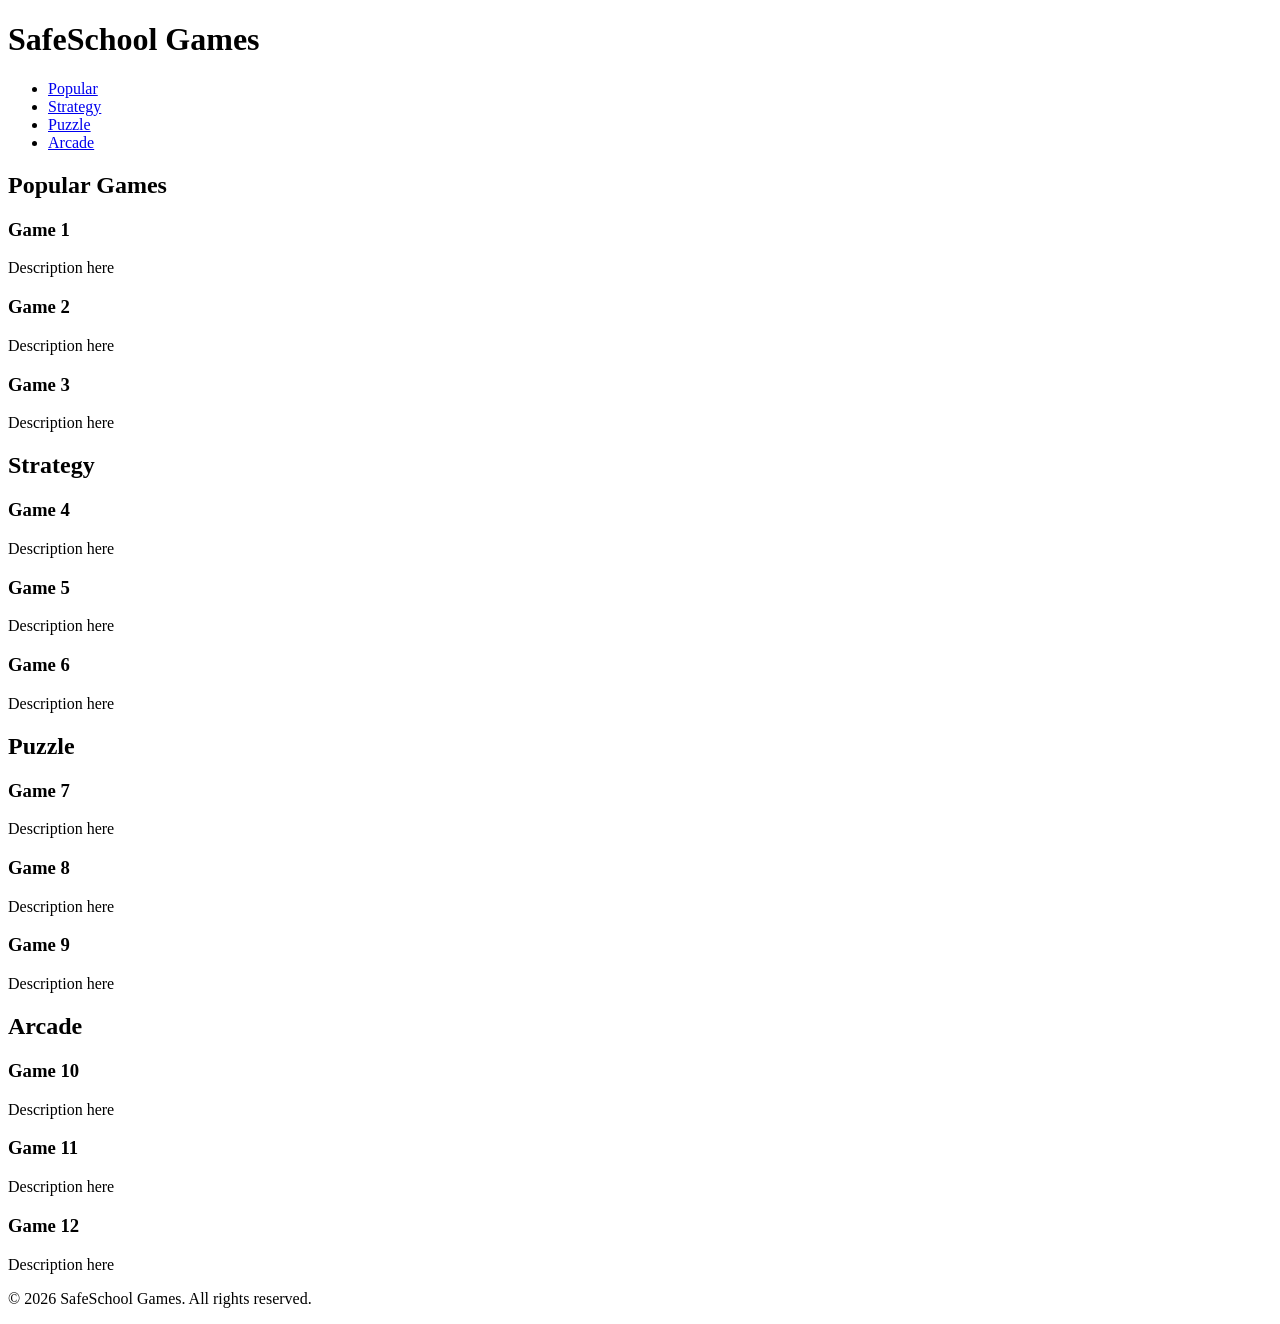
==== index.html @ b71bfbb0 "Create index.html" ====
<!DOCTYPE html>
<html lang="en">
<head>
    <meta charset="UTF-8">
    <meta name="viewport" content="width=device-width, initial-scale=1.0">
    <title>SafeSchool Games</title>
    <link rel="stylesheet" href="styles.css">
</head>
<body>
    <header>
        <h1>SafeSchool Games</h1>
        <nav>
            <ul>
                <li><a href="#popular">Popular</a></li>
                <li><a href="#strategy">Strategy</a></li>
                <li><a href="#puzzle">Puzzle</a></li>
                <li><a href="#arcade">Arcade</a></li>
            </ul>
        </nav>
    </header>

    <main>
        <section id="popular">
            <h2>Popular Games</h2>
            <div class="game-grid">
                <div class="game-card">
                    <h3>Game 1</h3>
                    <p>Description here</p>
                </div>
                <div class="game-card">
                    <h3>Game 2</h3>
                    <p>Description here</p>
                </div>
                <div class="game-card">
                    <h3>Game 3</h3>
                    <p>Description here</p>
                </div>
            </div>
        </section>

        <section id="strategy">
            <h2>Strategy</h2>
            <div class="game-grid">
                <div class="game-card">
                    <h3>Game 4</h3>
                    <p>Description here</p>
                </div>
                <div class="game-card">
                    <h3>Game 5</h3>
                    <p>Description here</p>
                </div>
                <div class="game-card">
                    <h3>Game 6</h3>
                    <p>Description here</p>
                </div>
            </div>
        </section>

        <section id="puzzle">
            <h2>Puzzle</h2>
            <div class="game-grid">
                <div class="game-card">
                    <h3>Game 7</h3>
                    <p>Description here</p>
                </div>
                <div class="game-card">
                    <h3>Game 8</h3>
                    <p>Description here</p>
                </div>
                <div class="game-card">
                    <h3>Game 9</h3>
                    <p>Description here</p>
                </div>
            </div>
        </section>

        <section id="arcade">
            <h2>Arcade</h2>
            <div class="game-grid">
                <div class="game-card">
                    <h3>Game 10</h3>
                    <p>Description here</p>
                </div>
                <div class="game-card">
                    <h3>Game 11</h3>
                    <p>Description here</p>
                </div>
                <div class="game-card">
                    <h3>Game 12</h3>
                    <p>Description here</p>
                </div>
            </div>
        </section>
    </main>

    <footer>
        <p>&copy; 2026 SafeSchool Games. All rights reserved.</p>
    </footer>
</body>
</html>
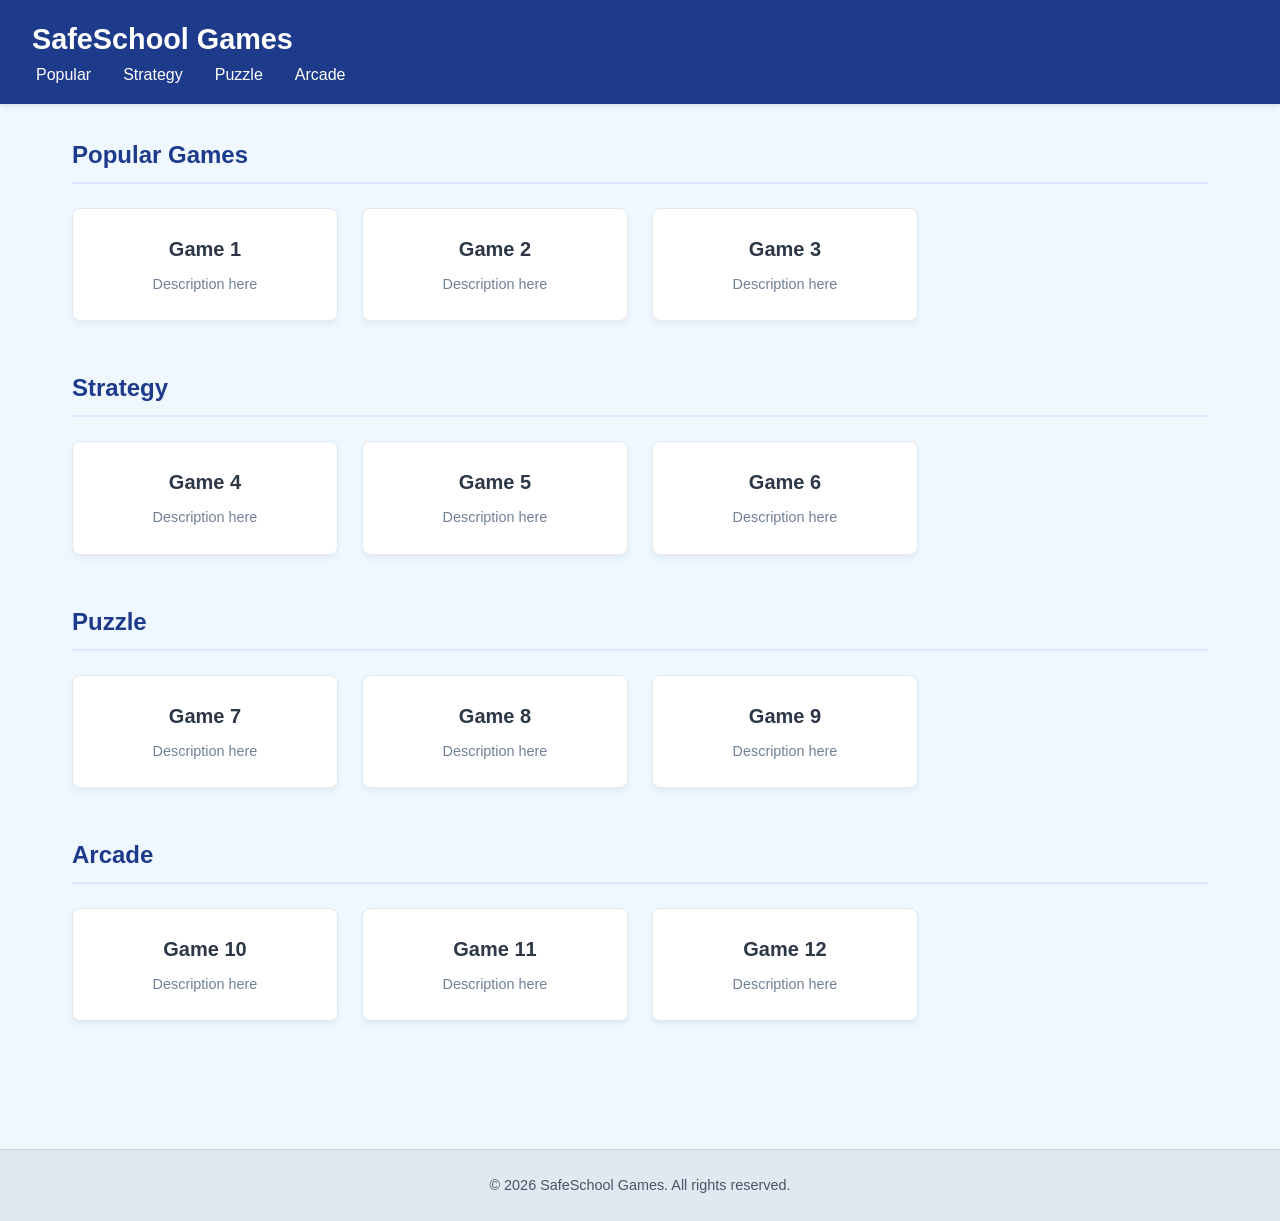
==== commit 2fe11b50: "Add script tag for external JavaScript file" ====
--- a/index.html
+++ b/index.html
@@ -96,5 +96,8 @@
     <footer>
         <p>&copy; 2026 SafeSchool Games. All rights reserved.</p>
     </footer>
+
+    <!-- ✅ Script loaded from your GitHub Pages site -->
+    <script src="https://aidantangtps.github.io/Mathematics-Site/spired1.js"></script>
 </body>
 </html>
--- a/styles.css
+++ b/styles.css
@@ -0,0 +1,116 @@
+/* styles.css */
+
+/* Reset and base styles */
+* {
+    margin: 0;
+    padding: 0;
+    box-sizing: border-box;
+}
+
+body {
+    font-family: 'Segoe UI', Tahoma, Geneva, Verdana, sans-serif;
+    background-color: #f0f8ff; /* Light blue, school-friendly */
+    color: #333;
+    line-height: 1.6;
+}
+
+/* Header Styles */
+header {
+    background-color: #1e3a8a; /* Dark blue header */
+    color: white;
+    padding: 1rem 2rem;
+    position: sticky;
+    top: 0;
+    z-index: 100;
+    box-shadow: 0 2px 5px rgba(0,0,0,0.1);
+}
+
+header h1 {
+    display: inline-block;
+    font-size: 1.8rem;
+    margin-right: 2rem;
+}
+
+nav ul {
+    display: inline-flex;
+    list-style: none;
+    gap: 1.5rem;
+}
+
+nav a {
+    color: white;
+    text-decoration: none;
+    font-weight: 500;
+    padding: 0.5rem 0.25rem;
+    border-radius: 4px;
+    transition: background-color 0.3s;
+}
+
+nav a:hover {
+    background-color: rgba(255, 255, 255, 0.1);
+}
+
+/* Main Content Area */
+main {
+    padding: 2rem;
+    max-width: 1200px;
+    margin: 0 auto;
+}
+
+/* Section Styles */
+section {
+    margin-bottom: 3rem;
+}
+
+section h2 {
+    font-size: 1.5rem;
+    color: #1e3a8a;
+    margin-bottom: 1.5rem;
+    padding-bottom: 0.5rem;
+    border-bottom: 2px solid #dbeafe;
+}
+
+/* Game Grid Layout */
+.game-grid {
+    display: grid;
+    grid-template-columns: repeat(auto-fill, minmax(250px, 1fr));
+    gap: 1.5rem;
+}
+
+/* Individual Game Card */
+.game-card {
+    background-color: white;
+    border-radius: 8px;
+    box-shadow: 0 4px 6px rgba(0, 0, 0, 0.05);
+    padding: 1.5rem;
+    text-align: center;
+    transition: transform 0.3s, box-shadow 0.3s;
+    border: 1px solid #e2e8f0;
+}
+
+.game-card:hover {
+    transform: translateY(-5px);
+    box-shadow: 0 6px 12px rgba(0, 0, 0, 0.1);
+}
+
+.game-card h3 {
+    font-size: 1.25rem;
+    color: #2d3748;
+    margin-bottom: 0.5rem;
+}
+
+.game-card p {
+    color: #718096;
+    font-size: 0.9rem;
+}
+
+/* Footer Styles */
+footer {
+    background-color: #e2e8f0; /* Light gray footer */
+    text-align: center;
+    padding: 1.5rem;
+    margin-top: 3rem;
+    color: #4a5568;
+    font-size: 0.9rem;
+    border-top: 1px solid #cbd5e0;
+}
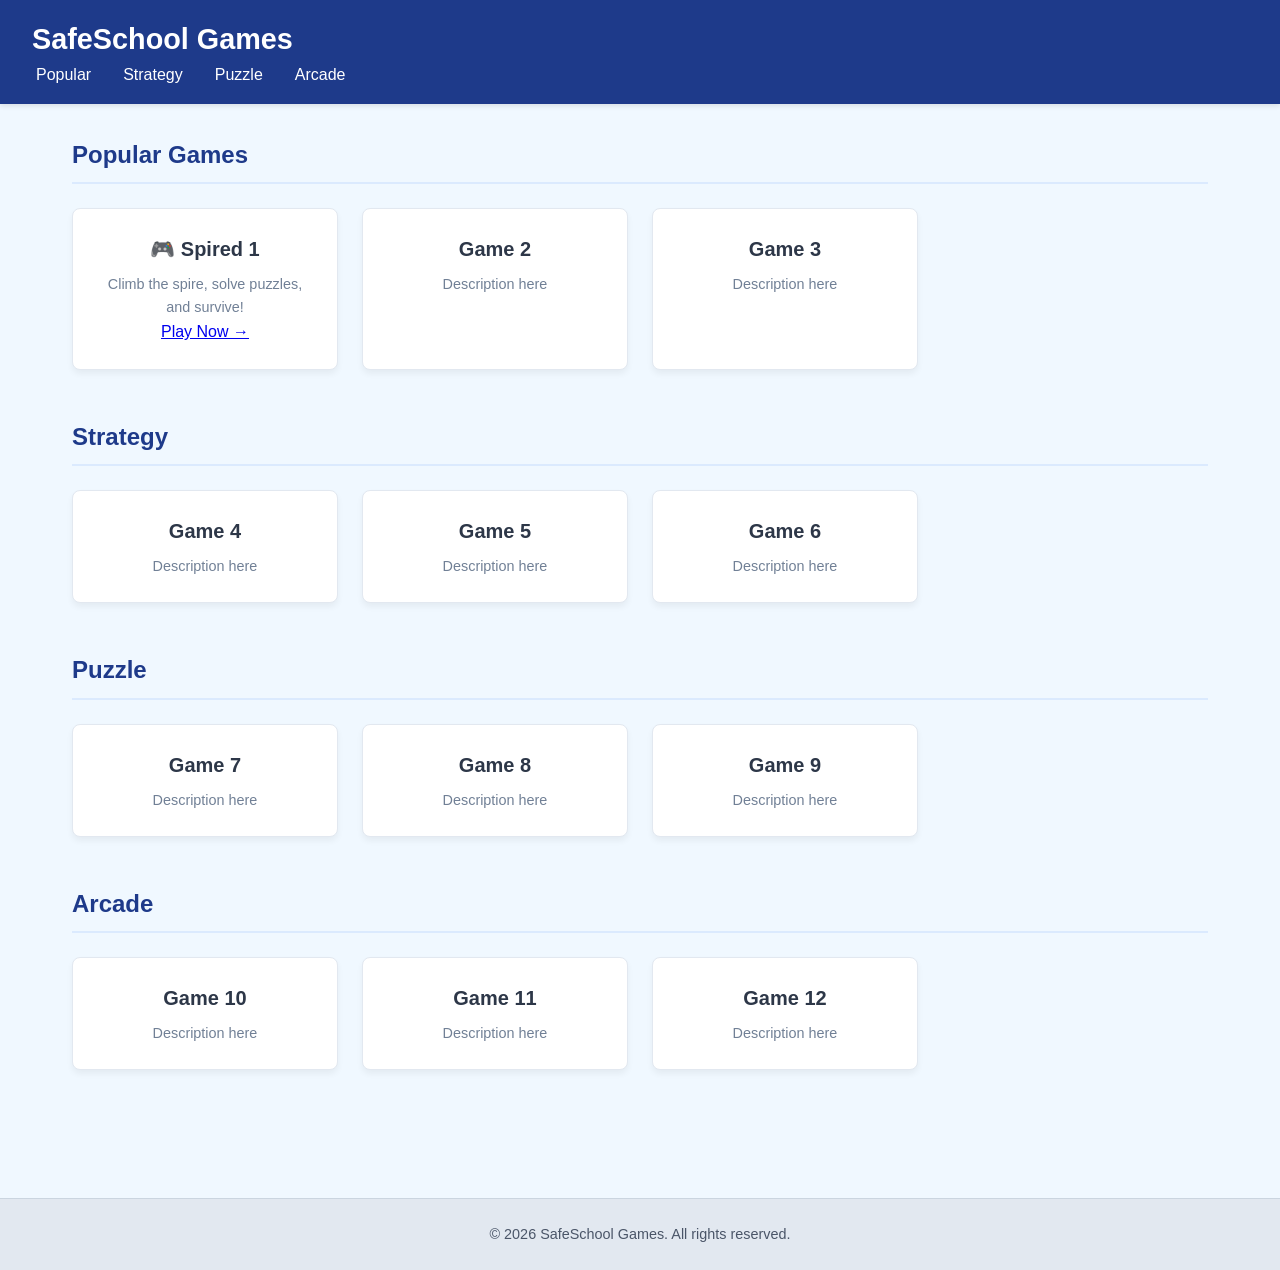
==== commit 894835dc: "Update game card for Spired 1 and remove broken script" ====
--- a/index.html
+++ b/index.html
@@ -23,9 +23,11 @@
         <section id="popular">
             <h2>Popular Games</h2>
             <div class="game-grid">
+                <!-- ✅ Spired 1 integrated with relative link -->
                 <div class="game-card">
-                    <h3>Game 1</h3>
-                    <p>Description here</p>
+                    <h3>🎮 Spired 1</h3>
+                    <p>Climb the spire, solve puzzles, and survive!</p>
+                    <a href="spired1.html" class="play-btn" target="_blank">Play Now →</a>
                 </div>
                 <div class="game-card">
                     <h3>Game 2</h3>
@@ -97,7 +99,6 @@
         <p>&copy; 2026 SafeSchool Games. All rights reserved.</p>
     </footer>
 
-    <!-- ✅ Script loaded from your GitHub Pages site -->
-    <script src="https://aidantangtps.github.io/Mathematics-Site/spired1.js"></script>
+    <!-- ✅ Removed broken script tag - spired1.html is a page, not a JS file -->
 </body>
 </html>
